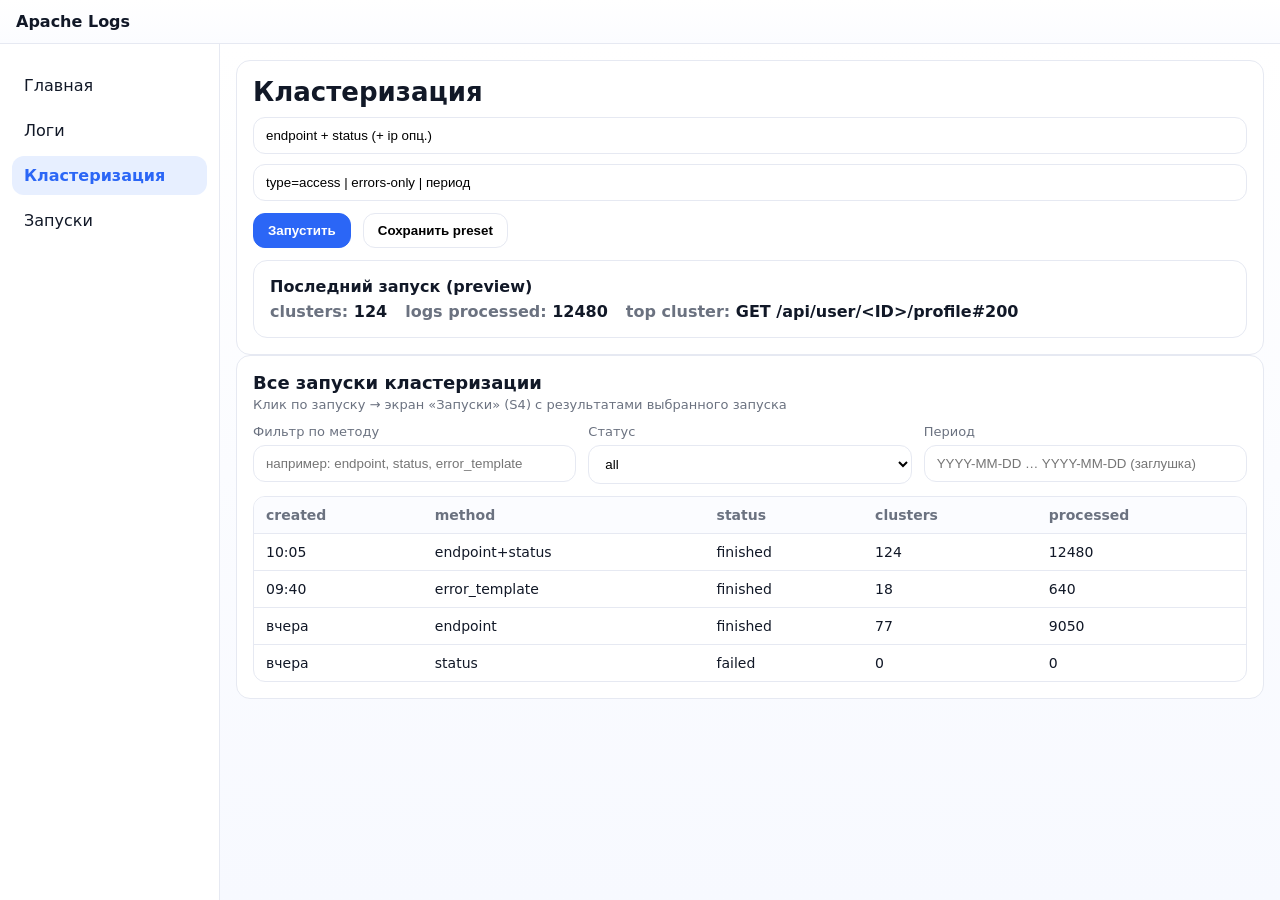
==== app/static/clustering.html @ f131c8b6 "feat: add web-interface" ====
<!doctype html>
<html lang="ru">
<head>
  <meta charset="utf-8"/>
  <meta name="viewport" content="width=device-width, initial-scale=1"/>
  <title>Apache Logs UI</title>
  <link rel="stylesheet" href="assets/style.css"/>
</head>

<body data-page="clustering">
  <div class="shell">
    <div class="app">
      <div class="topbar">
        <div class="brand">
          <div>Apache Logs</div>
        </div>
      </div>

      <div class="layout">
        <aside class="sidebar">
          <div class="nav">
            <a href="index.html" data-nav="home">Главная</a>
            <a href="logs.html" data-nav="logs">Логи</a>
            <a href="clustering.html" data-nav="clustering">Кластеризация</a>
            <a href="runs.html" data-nav="runs">Запуски</a>
          </div>
        </aside>

        <main class="main">

<div class="card">
  <h1 class="h1">Кластеризация</h1>

  <div style="margin-top:10px">
    <input class="input" id="methodInput" placeholder="Метод: endpoint + status (+ ip опц.)" value="endpoint + status (+ ip опц.)"/>
  </div>

  <div style="margin-top:10px">
    <input class="input" id="filtersInput" placeholder="Фильтры: type=access | errors-only | период" value="type=access | errors-only | период"/>
  </div>

  <div class="row" style="margin-top:12px">
    <button class="btn primary" id="runBtn">Запустить</button>
    <button class="btn" id="savePreset">Сохранить preset</button>
  </div>

  <div class="card" style="margin-top:12px">
    <div style="font-weight:800; margin-bottom:6px">Последний запуск (preview)</div>
    <div class="kpi">
      <span>clusters: <b id="lastClusters">—</b></span>
      <span>logs processed: <b id="lastProcessed">—</b></span>
      <span>top cluster: <b id="lastTop">—</b></span>
    </div>
  </div>
</div>

<div class="card">
  <div class="row" style="justify-content:space-between">
    <div>
      <div style="font-weight:900; font-size:18px">Все запуски кластеризации</div>
      <div class="muted small" style="margin-top:4px">Клик по запуску → экран «Запуски» (S4) с результатами выбранного запуска</div>
    </div>
  </div>

  <div class="grid3" style="margin-top:12px">
    <div>
      <div class="muted small" style="margin-bottom:6px">Фильтр по методу</div>
      <input class="input" id="runMethodFilter" placeholder="например: endpoint, status, error_template"/>
    </div>
    <div>
      <div class="muted small" style="margin-bottom:6px">Статус</div>
      <select class="select" id="runStatusFilter">
        <option value="all">all</option>
        <option value="finished">finished</option>
        <option value="running">running</option>
        <option value="failed">failed</option>
      </select>
    </div>
    <div>
      <div class="muted small" style="margin-bottom:6px">Период</div>
      <input class="input" id="runPeriodFilter" placeholder="YYYY-MM-DD … YYYY-MM-DD (заглушка)" disabled />
    </div>
  </div>

  <div style="margin-top:12px">
    <table class="table">
      <thead>
        <tr>
          <th>created</th>
          <th>method</th>
          <th>status</th>
          <th>clusters</th>
          <th>processed</th>
        </tr>
      </thead>
      <tbody id="runsTbody"></tbody>
    </table>
  </div>
</div>



        </main>
      </div>
    </div>
  </div>

  
  <!-- Import modal -->
  <div class="modalBack" id="importModal" aria-hidden="true">
    <div class="modal" role="dialog" aria-modal="true" aria-label="Импорт">
      <div class="head">
        <div style="font-weight:800">Импорт</div>
        <button class="btn small" id="closeImport" aria-label="Закрыть">×</button>
      </div>
      <div class="body">
        <div class="grid2">
          <div>
            <div class="muted small" style="margin-bottom:6px">Файл</div>
            <input class="input" id="importFile" type="file" />
            <div class="muted small" style="margin-top:6px">Загрузка файла в backend FastAPI</div>
          </div>
          <div>
            <div class="muted small" style="margin-bottom:6px">Тип</div>
            <select class="select" id="importType">
              <option value="access">access</option>
              <option value="error">error</option>
            </select>
            <div class="muted small" style="margin:10px 0 6px">Режим</div>
            <select class="select" id="importMode">
              <option value="append">append</option>
              <option value="replace">replace</option>
            </select>
          </div>
        </div>
      </div>
      <div class="foot">
        <button class="btn" id="cancelImport">Отмена</button>
        <button class="btn primary" id="doImport" type="button">Импортировать</button>
      </div>
    </div>
  </div>

  <!-- Export modal -->
  <div class="modalBack" id="exportModal" aria-hidden="true">
    <div class="modal" role="dialog" aria-modal="true" aria-label="Экспорт">
      <div class="head">
        <div style="font-weight:800">Экспорт</div>
        <button class="btn small" id="closeExport" aria-label="Закрыть">×</button>
      </div>
      <div class="body">
        <div class="grid2">
          <div>
            <div class="muted small" style="margin-bottom:6px">Что включать</div>
            <label class="small"><input id="expLogs" type="checkbox" checked/> logs</label><br/>
            <label class="small"><input id="expRuns" type="checkbox" checked/> clustering runs + clusters</label>
          </div>
          <div>
            <div class="muted small" style="margin-bottom:6px">Формат</div>
            <select class="select">
              <option>JSON</option>
              <option disabled>CSV (скоро)</option>
            </select>
            <div class="muted small" style="margin-top:10px">Скачивание формируется на клиенте (демо)</div>
          </div>
        </div>
      </div>
      <div class="foot">
        <button class="btn" id="cancelExport">Отмена</button>
        <button class="btn primary" id="doExport">Скачать</button>
      </div>
    </div>
  </div>

  <!-- Raw modal -->
  <div class="modalBack" id="rawModal" aria-hidden="true">
    <div class="modal" role="dialog" aria-modal="true" aria-label="Raw log">
      <div class="head">
        <div style="font-weight:800">Raw log</div>
        <button class="btn small" onclick="document.getElementById('rawModal').classList.remove('open')">×</button>
      </div>
      <div class="body">
        <pre id="rawText" style="margin:0; white-space:pre-wrap; font-size:13px; line-height:1.35; color:#111827"></pre>
      </div>
      <div class="foot">
        <button class="btn" onclick="document.getElementById('rawModal').classList.remove('open')">Закрыть</button>
      </div>
    </div>
  </div>

  <script src="assets/app.js"></script>
</body>
</html>
---- app/static/assets/style.css ----
:root{
  --bg:#f6f8fc;
  --card:#ffffff;
  --border:#e6e9f2;
  --text:#111827;
  --muted:#6b7280;
  --primary:#2b66f6;
  --primary-weak:#e7efff;
  --chip:#eef2f7;
  --shadow:0 8px 24px rgba(17,24,39,.08);
  --radius:14px;
}

*{box-sizing:border-box}
html,body{height:100%}
body{
  margin:0;
  font-family: ui-sans-serif, system-ui, -apple-system, Segoe UI, Roboto, Helvetica, Arial, "Apple Color Emoji","Segoe UI Emoji";
  color:var(--text);
  background:#ffffff;
}

a{color:inherit; text-decoration:none}
a:hover{opacity:.95}

.shell{
  width:100%;
  max-width:none;
  margin:0;
  padding:0;
  height:100vh;
}

.app{
  background:var(--card);
  border:none;
  border-radius:0;
  box-shadow:none;
  overflow:hidden;
  height:100%;
  display:flex;
  flex-direction:column;
}

.topbar{
  display:flex;
  align-items:center;
  justify-content:space-between;
  padding:12px 16px;
  border-bottom:1px solid var(--border);
  background:linear-gradient(to bottom, #ffffff, #fbfcff);
}

.brand{
  display:flex;
  gap:10px;
  align-items:center;
  font-weight:700;
}
.brand .badge{
  font-size:12px;
  font-weight:600;
  color:var(--muted);
  padding:3px 8px;
  border:1px solid var(--border);
  border-radius:999px;
  background:#fff;
}

.actions{display:flex; gap:10px; align-items:center}

.btn{
  border:1px solid var(--border);
  background:#fff;
  padding:9px 14px;
  border-radius:12px;
  font-weight:600;
  cursor:pointer;
  transition:transform .05s ease, box-shadow .15s ease;
}
.btn:hover{box-shadow:0 10px 22px rgba(17,24,39,.08)}
.btn:active{transform:translateY(1px)}
.btn.primary{
  background:var(--primary);
  border-color:var(--primary);
  color:#fff;
}
.btn.small{padding:7px 10px; border-radius:10px; font-weight:700}
.btn:disabled{opacity:.5; cursor:not-allowed; box-shadow:none}

.layout{
  display:grid;
  grid-template-columns:220px 1fr;
  flex:1;
  min-height:0;
}

.sidebar{
  overflow:auto;
  border-right:1px solid var(--border);
  padding:16px 12px;
  background:#fff;
}

.nav{
  display:flex;
  flex-direction:column;
  gap:6px;
  margin-top:6px;
}
.nav a{
  padding:10px 12px;
  border-radius:12px;
  color:var(--text);
}
.nav a.active{
  color:var(--primary);
  background:var(--primary-weak);
  font-weight:700;
}
.nav a:hover{background:#f3f6ff}

.main{
  padding:16px;
  background:linear-gradient(to bottom, #ffffff, #f7f9ff);
}

body[data-page="logs"] .main{
  min-height:0;
  overflow:auto;
}

.breadcrumb{
  color:var(--muted);
  font-weight:600;
  margin-bottom:12px;
  display:flex;
  gap:8px;
  align-items:center;
}
.breadcrumb .dot{width:4px;height:4px;border-radius:999px;background:var(--border)}

.card{
  background:var(--card);
  border:1px solid var(--border);
  border-radius:var(--radius);
  padding:16px;
}


.h1{font-size:26px; margin:0 0 8px 0}
.p{margin:0; color:var(--muted); line-height:1.4}

.row{display:flex; gap:12px; align-items:center; flex-wrap:wrap}
.grid2{display:grid; grid-template-columns:1fr 1fr; gap:12px}
.grid3{display:grid; grid-template-columns:1fr 1fr 1fr; gap:12px}
.gridLogs{display:grid; grid-template-columns:1.35fr .75fr; gap:12px}
.gridRuns{display:grid; grid-template-columns:1fr 1fr; gap:12px}
.gridRunDetail{display:grid; grid-template-columns:1.25fr .75fr; gap:12px}

.input, .select{
  width:100%;
  border:1px solid var(--border);
  border-radius:12px;
  padding:10px 12px;
  outline:none;
  background:#fff;
}
.input:focus, .select:focus{border-color:#c7d2fe; box-shadow:0 0 0 4px rgba(43,102,246,.12)}
.input.inline{max-width:420px}

.chips{display:flex; gap:8px; flex-wrap:wrap}
.chip{
  display:inline-flex;
  align-items:center;
  gap:8px;
  padding:7px 10px;
  border-radius:999px;
  background:var(--chip);
  border:1px solid var(--border);
  color:#111827;
  font-weight:600;
  font-size:13px;
}
.chip.good{background:#eaffdf; border-color:#cfeccb}
.chip .x{
  width:18px;height:18px;border-radius:999px;
  display:grid; place-items:center;
  border:1px solid var(--border);
  background:#fff;
  font-size:12px;
  cursor:pointer;
  color:var(--muted);
}
.chip .x:hover{color:#111827}

.table{
  width:100%;
  border-collapse:separate;
  border-spacing:0;
  overflow:hidden;
  border:1px solid var(--border);
  border-radius:12px;
}
.table th, .table td{
  padding:10px 12px;
  border-bottom:1px solid var(--border);
  font-size:14px;
}
.table th{
  text-align:left;
  color:var(--muted);
  font-weight:700;
  background:#fbfcff;
}
.table tr:last-child td{border-bottom:none}
.table tbody tr{cursor:pointer}
.table tbody tr:hover{background:#f6f8ff}
.table tbody tr.selected{background:#eaf0ff}

.pager{
  display:flex;
  align-items:center;
  justify-content:space-between;
  gap:12px;
  flex-wrap:wrap;
}

.pagerInfo{
  color:var(--muted);
  font-size:13px;
  font-weight:600;
}

.pagerControls{
  display:flex;
  align-items:center;
  gap:8px;
  flex-wrap:wrap;
}

.pagerPages{
  display:flex;
  align-items:center;
  gap:8px;
  flex-wrap:wrap;
}

.pagerEllipsis{
  color:var(--muted);
  font-size:13px;
  font-weight:700;
  padding:0 2px;
}

.pagerPages .btn.active{
  background:var(--primary-weak);
  border-color:#c7d2fe;
  color:var(--primary);
}

.kpi{
  display:flex;
  gap:18px;
  flex-wrap:wrap;
  color:var(--muted);
  font-weight:600;
}
.kpi b{color:var(--text)}

.muted{color:var(--muted)}
.hr{height:1px;background:var(--border);margin:12px 0}

.modalBack{
  position:fixed; inset:0;
  background:rgba(17,24,39,.45);
  display:none;
  align-items:center;
  justify-content:center;
  padding:18px;
}
.modalBack.open{display:flex}
.modal{
  width:min(720px, 96vw);
  background:#fff;
  border:1px solid var(--border);
  border-radius:18px;
  box-shadow:0 20px 60px rgba(0,0,0,.25);
  overflow:hidden;
}
.modal .head{
  display:flex; align-items:center; justify-content:space-between;
  padding:12px 14px;
  border-bottom:1px solid var(--border);
  background:#fbfcff;
}
.modal .body{padding:14px}
.modal .foot{
  padding:12px 14px;
  border-top:1px solid var(--border);
  display:flex; justify-content:flex-end; gap:10px;
  background:#fff;
}

.small{font-size:13px}
.canvasWrap{
  border:1px solid var(--border);
  border-radius:14px;
  padding:12px;
  background:#fff;
}

@media (max-width: 860px){
  .layout{grid-template-columns:1fr}
  .sidebar{border-right:none; border-bottom:1px solid var(--border)}
  .grid2, .grid3, .gridLogs, .gridRuns, .gridRunDetail{grid-template-columns:1fr}
  .actions{display:none}
}
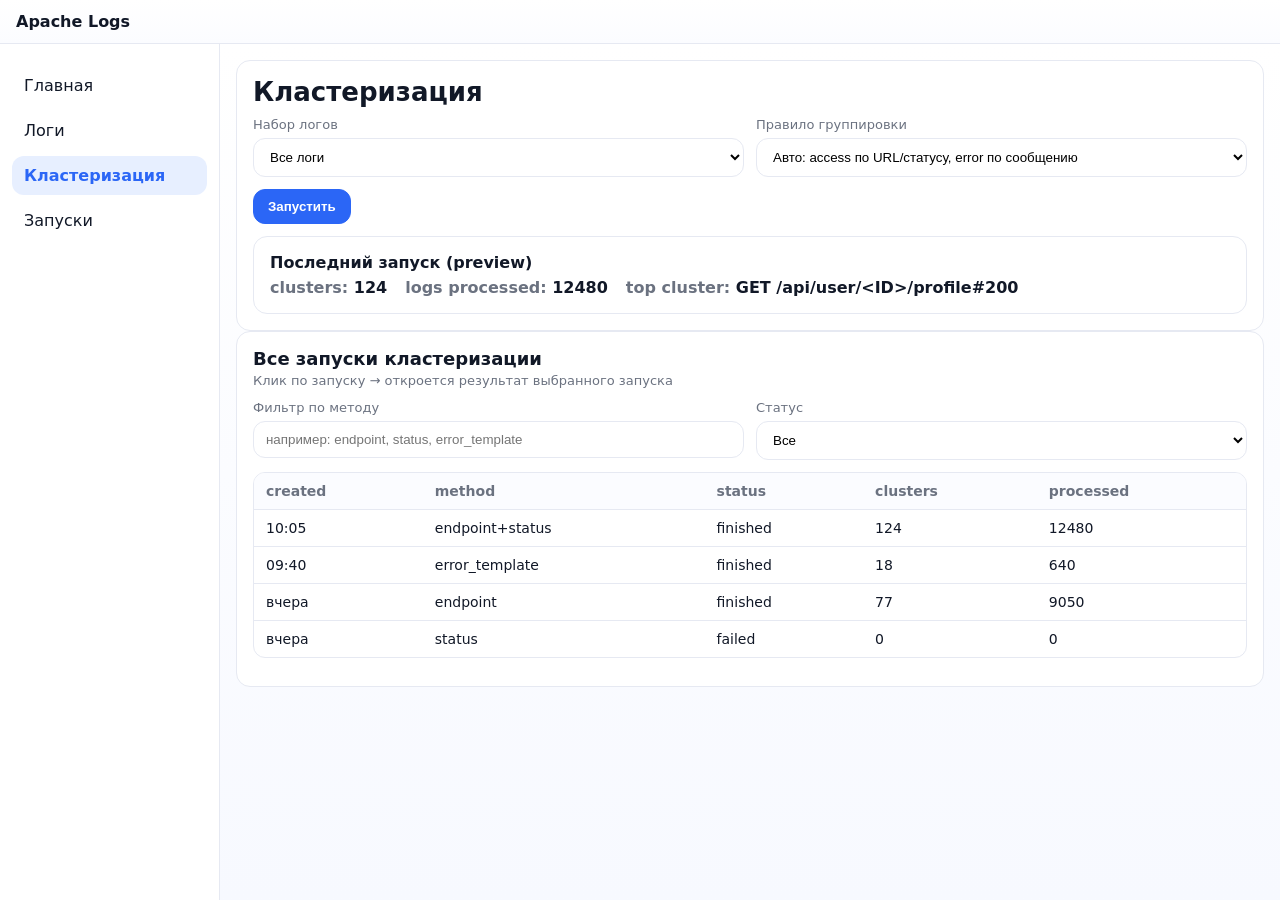
==== commit dc7f573f: "frontend: update clustering page markup" ====
--- a/app/static/clustering.html
+++ b/app/static/clustering.html
@@ -32,17 +32,27 @@
 <div class="card">
   <h1 class="h1">Кластеризация</h1>
 
-  <div style="margin-top:10px">
-    <input class="input" id="methodInput" placeholder="Метод: endpoint + status (+ ip опц.)" value="endpoint + status (+ ip опц.)"/>
-  </div>
-
-  <div style="margin-top:10px">
-    <input class="input" id="filtersInput" placeholder="Фильтры: type=access | errors-only | период" value="type=access | errors-only | период"/>
+  <div class="grid2" style="margin-top:10px">
+    <div>
+      <div class="muted small" style="margin-bottom:6px">Набор логов</div>
+      <select class="select" id="clusterLogTypeSelect">
+        <option value="">Все логи</option>
+        <option value="access">Только access</option>
+        <option value="error">Только error</option>
+      </select>
+    </div>
+    <div>
+      <div class="muted small" style="margin-bottom:6px">Правило группировки</div>
+      <select class="select" id="clusterMethodSelect">
+        <option value="rule_based">Авто: access по URL/статусу, error по сообщению</option>
+        <option value="access_endpoint_status" data-log-type="access">Access: метод + URL + статус</option>
+        <option value="error_level_message" data-log-type="error">Error: уровень + шаблон сообщения</option>
+      </select>
+    </div>
   </div>
 
   <div class="row" style="margin-top:12px">
     <button class="btn primary" id="runBtn">Запустить</button>
-    <button class="btn" id="savePreset">Сохранить preset</button>
   </div>
 
   <div class="card" style="margin-top:12px">
@@ -59,11 +69,11 @@
   <div class="row" style="justify-content:space-between">
     <div>
       <div style="font-weight:900; font-size:18px">Все запуски кластеризации</div>
-      <div class="muted small" style="margin-top:4px">Клик по запуску → экран «Запуски» (S4) с результатами выбранного запуска</div>
+      <div class="muted small" style="margin-top:4px">Клик по запуску → откроется результат выбранного запуска</div>
     </div>
   </div>
 
-  <div class="grid3" style="margin-top:12px">
+  <div class="grid2" style="margin-top:12px">
     <div>
       <div class="muted small" style="margin-bottom:6px">Фильтр по методу</div>
       <input class="input" id="runMethodFilter" placeholder="например: endpoint, status, error_template"/>
@@ -71,15 +81,10 @@
     <div>
       <div class="muted small" style="margin-bottom:6px">Статус</div>
       <select class="select" id="runStatusFilter">
-        <option value="all">all</option>
-        <option value="finished">finished</option>
-        <option value="running">running</option>
-        <option value="failed">failed</option>
+        <option value="all">Все</option>
+        <option value="finished">Завершён</option>
+        <option value="failed">Ошибка</option>
       </select>
-    </div>
-    <div>
-      <div class="muted small" style="margin-bottom:6px">Период</div>
-      <input class="input" id="runPeriodFilter" placeholder="YYYY-MM-DD … YYYY-MM-DD (заглушка)" disabled />
     </div>
   </div>
 
@@ -96,6 +101,7 @@
       </thead>
       <tbody id="runsTbody"></tbody>
     </table>
+    <div class="pager" id="runsPager" style="margin-top:12px"></div>
   </div>
 </div>
 
@@ -119,15 +125,10 @@
           <div>
             <div class="muted small" style="margin-bottom:6px">Файл</div>
             <input class="input" id="importFile" type="file" />
-            <div class="muted small" style="margin-top:6px">Загрузка файла в backend FastAPI</div>
+            <div class="muted small" style="margin-top:6px">Типы access/error определяются автоматически</div>
           </div>
           <div>
-            <div class="muted small" style="margin-bottom:6px">Тип</div>
-            <select class="select" id="importType">
-              <option value="access">access</option>
-              <option value="error">error</option>
-            </select>
-            <div class="muted small" style="margin:10px 0 6px">Режим</div>
+            <div class="muted small" style="margin-bottom:6px">Режим</div>
             <select class="select" id="importMode">
               <option value="append">append</option>
               <option value="replace">replace</option>
@@ -153,8 +154,8 @@
         <div class="grid2">
           <div>
             <div class="muted small" style="margin-bottom:6px">Что включать</div>
-            <label class="small"><input id="expLogs" type="checkbox" checked/> logs</label><br/>
-            <label class="small"><input id="expRuns" type="checkbox" checked/> clustering runs + clusters</label>
+            <label class="small"><input id="expLogs" type="checkbox" checked disabled/> logs</label><br/>
+            <label class="small"><input id="expRuns" type="checkbox" checked disabled/> clustering runs + clusters</label>
           </div>
           <div>
             <div class="muted small" style="margin-bottom:6px">Формат</div>
@@ -162,7 +163,7 @@
               <option>JSON</option>
               <option disabled>CSV (скоро)</option>
             </select>
-            <div class="muted small" style="margin-top:10px">Скачивание формируется на клиенте (демо)</div>
+            <div class="muted small" style="margin-top:10px">Экспортируется полный JSON приложения</div>
           </div>
         </div>
       </div>
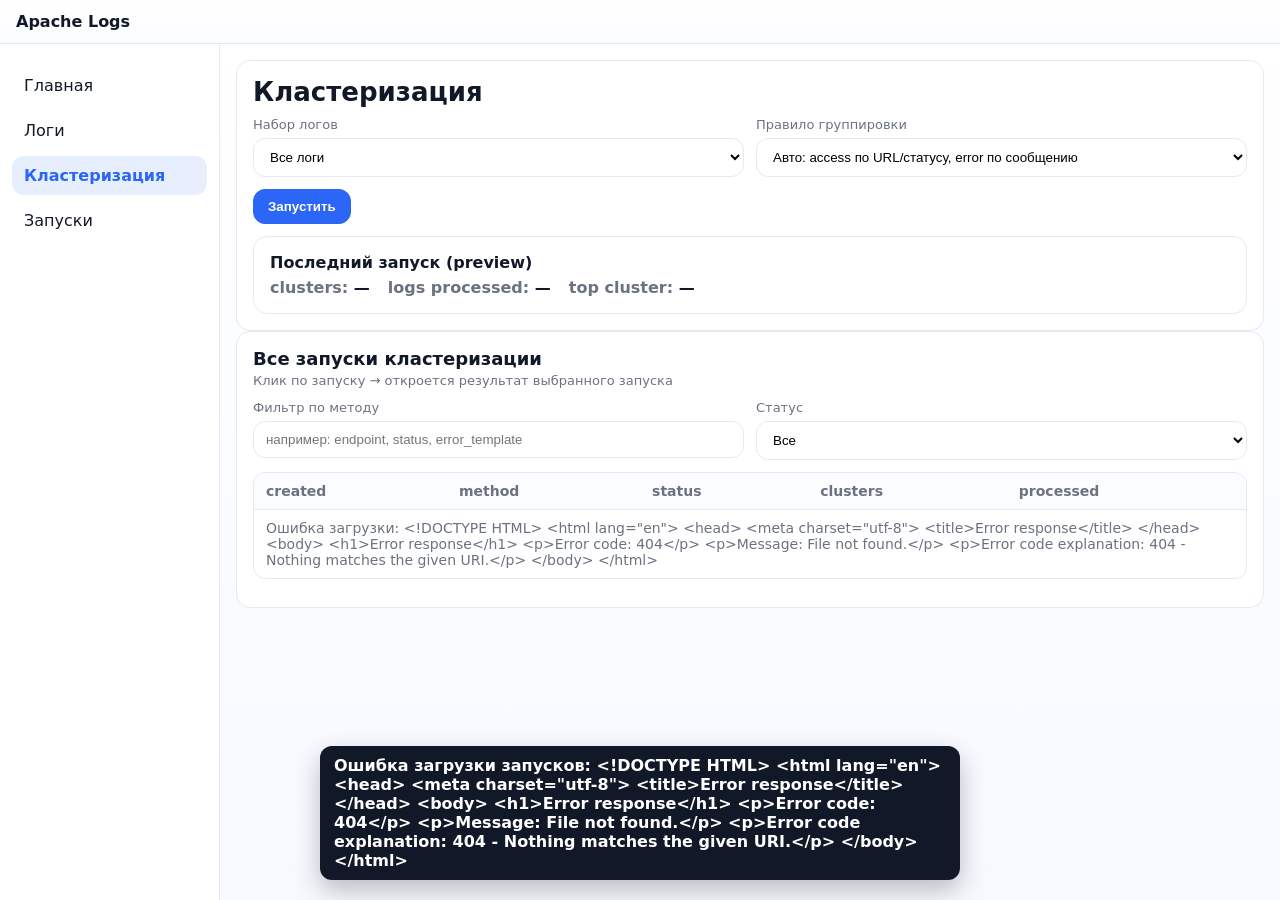
==== commit 0b2165c2: "frontend: simplify export modal" ====
--- a/app/static/clustering.html
+++ b/app/static/clustering.html
@@ -151,21 +151,8 @@
         <button class="btn small" id="closeExport" aria-label="Закрыть">×</button>
       </div>
       <div class="body">
-        <div class="grid2">
-          <div>
-            <div class="muted small" style="margin-bottom:6px">Что включать</div>
-            <label class="small"><input id="expLogs" type="checkbox" checked disabled/> logs</label><br/>
-            <label class="small"><input id="expRuns" type="checkbox" checked disabled/> clustering runs + clusters</label>
-          </div>
-          <div>
-            <div class="muted small" style="margin-bottom:6px">Формат</div>
-            <select class="select">
-              <option>JSON</option>
-              <option disabled>CSV (скоро)</option>
-            </select>
-            <div class="muted small" style="margin-top:10px">Экспортируется полный JSON приложения</div>
-          </div>
-        </div>
+        <div style="font-weight:800; margin-bottom:6px">Формат: JSON</div>
+        <p class="p">Будет скачан полный JSON приложения: логи, запуски кластеризации и кластеры.</p>
       </div>
       <div class="foot">
         <button class="btn" id="cancelExport">Отмена</button>
--- a/app/static/assets/style.css
+++ b/app/static/assets/style.css
@@ -125,7 +125,10 @@
   background:linear-gradient(to bottom, #ffffff, #f7f9ff);
 }
 
-body[data-page="logs"] .main{
+body[data-page="home"] .main,
+body[data-page="logs"] .main,
+body[data-page="clustering"] .main,
+body[data-page="runs"] .main{
   min-height:0;
   overflow:auto;
 }
@@ -310,6 +313,32 @@
   background:#fff;
 }
 
+.chartLegend{
+  display:grid;
+  gap:8px;
+  margin-top:10px;
+}
+.legendItem{
+  display:grid;
+  grid-template-columns:auto 1fr auto;
+  gap:8px;
+  align-items:start;
+  font-size:12px;
+  color:var(--muted);
+}
+.legendIndex{
+  color:var(--primary);
+  font-weight:800;
+}
+.legendKey{
+  color:var(--text);
+  overflow-wrap:anywhere;
+}
+.legendCount{
+  color:var(--text);
+  font-weight:800;
+}
+
 @media (max-width: 860px){
   .layout{grid-template-columns:1fr}
   .sidebar{border-right:none; border-bottom:1px solid var(--border)}
